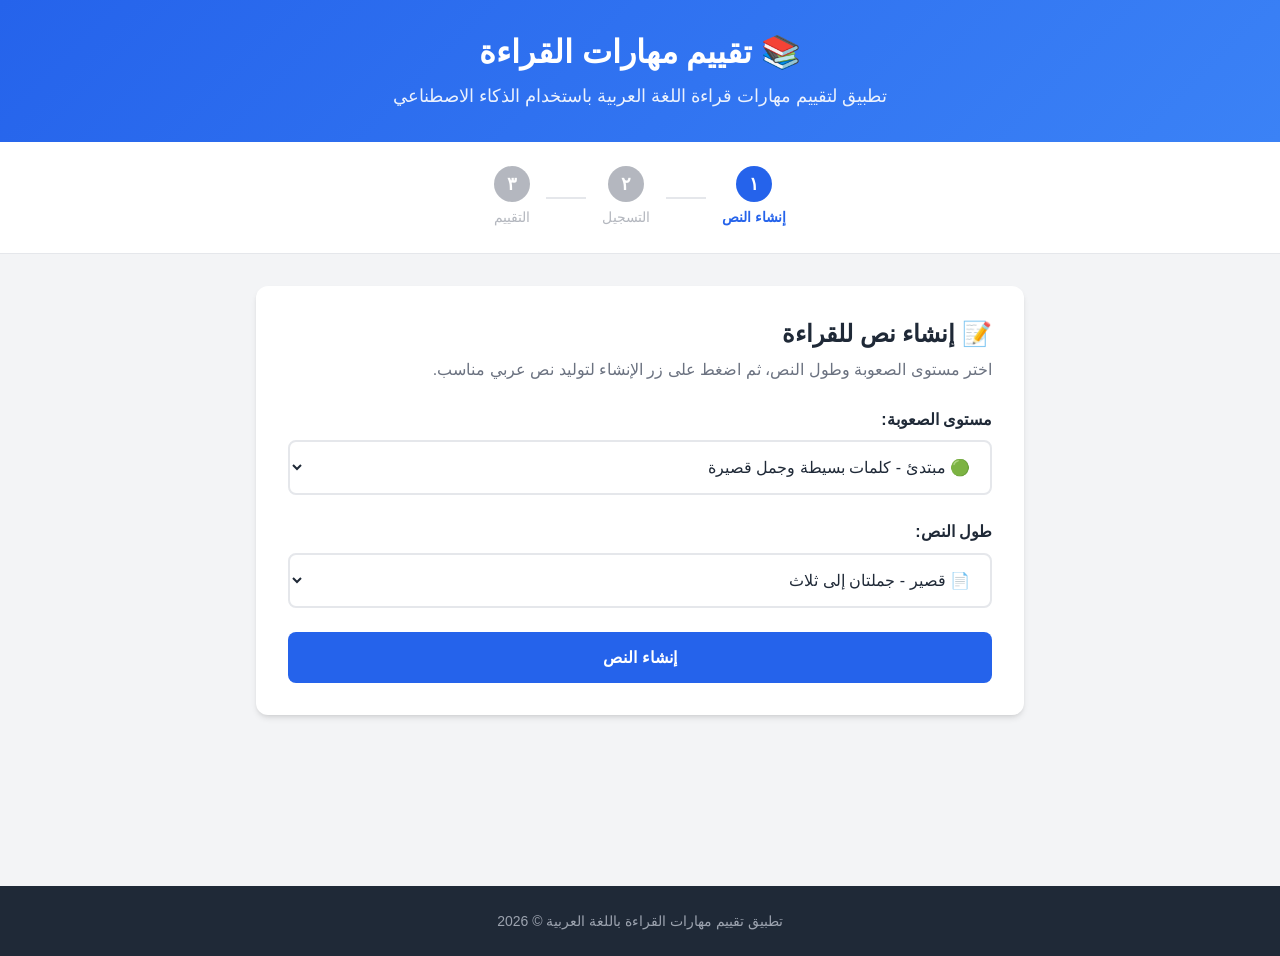
==== templates/index.html @ 161f42e2 "Initial commit: Arabic Reading" ====
<!DOCTYPE html>
<!--
    Arabic Reading Evaluation App - Main HTML Template
    
    This is a Single Page Application (SPA) with three views:
    1. Text Generator (الصفحة 1) - Generate Arabic text using AI
    2. Reading Recorder (الصفحة 2) - Record user reading
    3. Evaluation (الصفحة 3) - Compare and score reading

-->
<html lang="ar" dir="rtl">
<head>
    <!-- Meta tags for character encoding and responsive design -->
    <meta charset="UTF-8">
    <meta name="viewport" content="width=device-width, initial-scale=1.0">
    <meta name="description" content="تطبيق تقييم مهارات القراءة باللغة العربية">
    
    <!-- Page title in Arabic -->
    <title>تقييم مهارات القراءة</title>
    
    <!-- Main stylesheet -->
    <link rel="stylesheet" href="/static/css/style.css">
</head>
<body>
    <!-- ==================== HEADER ==================== -->
    <header class="app-header">
        <div class="container">
            <h1>📚 تقييم مهارات القراءة</h1>
            <p class="subtitle">تطبيق لتقييم مهارات قراءة اللغة العربية باستخدام الذكاء الاصطناعي</p>
        </div>
    </header>

    <!-- ==================== PROGRESS STEPS ==================== -->
    <nav class="progress-steps">
        <div class="container">
            <div class="steps-container">
                <!-- Step 1: Generate Text -->
                <div class="step active" data-step="1">
                    <span class="step-number">١</span>
                    <span class="step-label">إنشاء النص</span>
                </div>
                <!-- Connector line -->
                <div class="step-connector"></div>
                <!-- Step 2: Record Reading -->
                <div class="step" data-step="2">
                    <span class="step-number">٢</span>
                    <span class="step-label">التسجيل</span>
                </div>
                <!-- Connector line -->
                <div class="step-connector"></div>
                <!-- Step 3: Evaluation -->
                <div class="step" data-step="3">
                    <span class="step-number">٣</span>
                    <span class="step-label">التقييم</span>
                </div>
            </div>
        </div>
    </nav>

    <!-- ==================== MAIN CONTENT ==================== -->
    <main class="main-content">
        <div class="container">
            
            <!-- ============== VIEW 1: TEXT GENERATOR ============== -->
            <section id="view-1" class="view active">
                <div class="card">
                    <h2>📝 إنشاء نص للقراءة</h2>
                    <p class="description">
                        اختر مستوى الصعوبة وطول النص، ثم اضغط على زر الإنشاء لتوليد نص عربي مناسب.
                    </p>
                    
                    <!-- Text Generation Form -->
                    <form id="generate-form" class="form">
                        <!-- Difficulty Level Dropdown -->
                        <div class="form-group">
                            <label for="difficulty">مستوى الصعوبة:</label>
                            <select id="difficulty" name="difficulty" required>
                                <option value="beginner">🟢 مبتدئ - كلمات بسيطة وجمل قصيرة</option>
                                <option value="intermediate">🟡 متوسط - مفردات متنوعة وجمل متوسطة</option>
                                <option value="advanced">🔴 متقدم - مفردات صعبة وجمل معقدة</option>
                            </select>
                        </div>
                        
                        <!-- Length Dropdown -->
                        <div class="form-group">
                            <label for="length">طول النص:</label>
                            <select id="length" name="length" required>
                                <option value="short">📄 قصير - جملتان إلى ثلاث</option>
                                <option value="medium">📄📄 متوسط - أربع إلى ست جمل</option>
                                <option value="long">📄📄📄 طويل - سبع إلى عشر جمل</option>
                            </select>
                        </div>
                        
                        <!-- Generate Button -->
                        <button type="submit" class="btn btn-primary" id="generate-btn">
                            <span class="btn-text">إنشاء النص</span>
                            <span class="btn-loading" style="display: none;">جاري التوليد...</span>
                        </button>
                    </form>
                    
                    <!-- Generated Text Display Area -->
                    <div id="generated-text-container" class="text-display-container" style="display: none;">
                        <h3>النص المُنشأ:</h3>
                        <div id="generated-text" class="text-display">
                            <!-- Generated text will appear here -->
                        </div>
                        <button id="go-to-record-btn" class="btn btn-success">
                            الانتقال للقراءة ←
                        </button>
                    </div>
                    
                    <!-- Error Message Display -->
                    <div id="generate-error" class="error-message" style="display: none;"></div>
                </div>
            </section>

            <!-- ============== VIEW 2: READING RECORDER ============== -->
            <section id="view-2" class="view">
                <div class="card">
                    <h2>🎙️ تسجيل القراءة</h2>
                    <p class="description">
                        اقرأ النص أدناه بصوت واضح، ثم اضغط على زر التسجيل.
                    </p>
                    
                    <!-- Original Text Display (Read-only) -->
                    <div class="text-box-container">
                        <h3>النص المطلوب قراءته:</h3>
                        <div id="original-text-display" class="text-box original-text">
                            <!-- Original text will be copied here from View 1 -->
                        </div>
                    </div>
                    
                    <!-- Recording Controls -->
                    <div class="recording-section">
                        <div class="recording-controls">
                            <!-- Start Recording Button -->
                            <button id="start-record-btn" class="btn btn-record">
                                🔴 بدء التسجيل
                            </button>
                            
                            <!-- Stop Recording Button (initially hidden) -->
                            <button id="stop-record-btn" class="btn btn-stop" style="display: none;">
                                ⏹️ إيقاف التسجيل
                            </button>
                        </div>
                        
                        <!-- Recording Status Indicator -->
                        <div id="recording-status" class="recording-status" style="display: none;">
                            <span class="recording-dot"></span>
                            <span>جاري التسجيل...</span>
                        </div>
                        
                        <!-- Audio Preview (appears after recording) -->
                        <div id="audio-preview-container" class="audio-preview" style="display: none;">
                            <h4>معاينة التسجيل:</h4>
                            <audio id="audio-preview" controls></audio>
                        </div>
                    </div>
                    
                    <!-- Action Buttons -->
                    <div class="action-buttons">
                        <button id="back-to-generate-btn" class="btn btn-secondary">
                            → العودة
                        </button>
                        <button id="submit-evaluation-btn" class="btn btn-success" disabled>
                            <span class="btn-text">إرسال للتقييم</span>
                            <span class="btn-loading" style="display: none;">جاري المعالجة...</span>
                        </button>
                    </div>
                    
                    <!-- Error Message Display -->
                    <div id="record-error" class="error-message" style="display: none;"></div>
                </div>
            </section>

            <!-- ============== VIEW 3: EVALUATION ============== -->
            <section id="view-3" class="view">
                <div class="card">
                    <h2>📊 نتيجة التقييم</h2>
                    <p class="description">
                        مقارنة بين النص الأصلي والنص الذي تم التعرف عليه من تسجيلك.
                    </p>
                    
                    <!-- Score Card -->
                    <div class="score-card">
                        <div class="score-circle">
                            <span id="score-value" class="score-number">0%</span>
                            <span class="score-label">نسبة التطابق</span>
                        </div>
                    </div>
                    
                    <!-- Text Comparison -->
                    <div class="comparison-container">
                        <!-- Original Text -->
                        <div class="comparison-box">
                            <h3>النص الأصلي:</h3>
                            <div id="eval-original-text" class="text-box comparison-text"></div>
                        </div>
                        
                        <!-- Transcribed Text -->
                        <div class="comparison-box">
                            <h3>النص المسموع:</h3>
                            <div id="eval-transcribed-text" class="text-box comparison-text"></div>
                        </div>
                    </div>
                    
                    <!-- Mistakes Summary -->
                    <div id="mistakes-container" class="mistakes-section" style="display: none;">
                        <h3>⚠️ الملاحظات:</h3>
                        <ul id="mistakes-list"></ul>
                    </div>
                    
                    <!-- TTS Audio Player -->
                    <div class="tts-section">
                        <h3>🔊 النطق الصحيح:</h3>
                        <p class="hint">اضغط على الزر للاستماع للنطق الصحيح للنص</p>
                        <button id="play-tts-btn" class="btn btn-audio">
                            <span class="btn-text">▶️ تشغيل النطق الصحيح</span>
                            <span class="btn-loading" style="display: none;">جاري التوليد...</span>
                        </button>
                        <!-- TTS Audio Element -->
                        <audio id="tts-audio" style="display: none;"></audio>
                    </div>
                    
                    <!-- Action Buttons -->
                    <div class="action-buttons">
                        <button id="try-again-btn" class="btn btn-primary">
                            🔄 إعادة المحاولة
                        </button>
                    </div>
                    
                    <!-- Error Message Display -->
                    <div id="eval-error" class="error-message" style="display: none;"></div>
                </div>
            </section>
            
        </div>
    </main>

    <!-- ==================== FOOTER ==================== -->
    <footer class="app-footer">
        <div class="container">
            <p>تطبيق تقييم مهارات القراءة باللغة العربية © 2026</p>
        </div>
    </footer>

    <!-- ==================== JAVASCRIPT ==================== -->
    <!-- Main application logic -->
    <script src="/static/js/app.js"></script>
</body>
</html>
---- static/css/style.css ----
/**
 * style.css - Main Stylesheet for Arabic Reading Evaluation App
 * 
 * This stylesheet provides:
 * - RTL (Right-to-Left) layout for Arabic language
 * - Responsive design for mobile and desktop
 * - Clean, professional UI with appropriate colors
 * - Animations for recording state
 * 
 * Note: This CSS is designed specifically for Arabic RTL interfaces.
 */

/* =============================================================================
   CSS VARIABLES (CUSTOM PROPERTIES)
   Define colors, spacing, and other reusable values
   ========================================================================== */
:root {
    /* Color Palette */
    --primary-color: #2563eb;        /* Blue - Primary actions */
    --primary-hover: #1d4ed8;        /* Darker blue for hover */
    --success-color: #059669;        /* Green - Success states */
    --success-hover: #047857;        /* Darker green for hover */
    --danger-color: #dc2626;         /* Red - Recording/stop */
    --danger-hover: #b91c1c;         /* Darker red for hover */
    --warning-color: #d97706;        /* Orange - Warnings */
    --secondary-color: #6b7280;      /* Gray - Secondary actions */
    --secondary-hover: #4b5563;      /* Darker gray for hover */
    
    /* Background Colors */
    --bg-color: #f3f4f6;             /* Light gray page background */
    --card-bg: #ffffff;              /* White card background */
    --text-display-bg: #f9fafb;      /* Very light gray for text boxes */
    
    /* Text Colors */
    --text-primary: #1f2937;         /* Dark gray for main text */
    --text-secondary: #6b7280;       /* Medium gray for secondary text */
    --text-light: #9ca3af;           /* Light gray for hints */
    
    /* Spacing */
    --spacing-xs: 0.25rem;   /* 4px */
    --spacing-sm: 0.5rem;    /* 8px */
    --spacing-md: 1rem;      /* 16px */
    --spacing-lg: 1.5rem;    /* 24px */
    --spacing-xl: 2rem;      /* 32px */
    
    /* Border Radius */
    --radius-sm: 0.375rem;   /* 6px */
    --radius-md: 0.5rem;     /* 8px */
    --radius-lg: 0.75rem;    /* 12px */
    --radius-full: 9999px;   /* Full circle */
    
    /* Shadows */
    --shadow-sm: 0 1px 2px 0 rgba(0, 0, 0, 0.05);
    --shadow-md: 0 4px 6px -1px rgba(0, 0, 0, 0.1), 0 2px 4px -2px rgba(0, 0, 0, 0.1);
    --shadow-lg: 0 10px 15px -3px rgba(0, 0, 0, 0.1), 0 4px 6px -4px rgba(0, 0, 0, 0.1);
    
    /* Typography */
    --font-family: 'Segoe UI', Tahoma, Geneva, Verdana, sans-serif;
    --font-size-sm: 0.875rem;   /* 14px */
    --font-size-base: 1rem;      /* 16px */
    --font-size-lg: 1.125rem;    /* 18px */
    --font-size-xl: 1.25rem;     /* 20px */
    --font-size-2xl: 1.5rem;     /* 24px */
    --font-size-3xl: 2rem;       /* 32px */
}

/* =============================================================================
   BASE STYLES & RESET
   ========================================================================== */

/* Reset box-sizing for all elements */
*,
*::before,
*::after {
    box-sizing: border-box;
}

/* Remove default margins and set base font */
body {
    margin: 0;
    padding: 0;
    font-family: var(--font-family);
    font-size: var(--font-size-base);
    line-height: 1.6;
    color: var(--text-primary);
    background-color: var(--bg-color);
    /* RTL support - already set in HTML dir="rtl" but good to have here too */
    direction: rtl;
}

/* Headings reset */
h1, h2, h3, h4, h5, h6 {
    margin: 0;
    font-weight: 700;
    line-height: 1.3;
}

/* Paragraph reset */
p {
    margin: 0;
}

/* Link reset */
a {
    text-decoration: none;
    color: inherit;
}

/* Button reset */
button {
    font-family: inherit;
    cursor: pointer;
    border: none;
    outline: none;
}

/* Form elements reset */
input, select, textarea {
    font-family: inherit;
    font-size: inherit;
}

/* Container for centering content */
.container {
    max-width: 800px;
    margin: 0 auto;
    padding: 0 var(--spacing-md);
}

/* =============================================================================
   HEADER STYLES
   ========================================================================== */

.app-header {
    background: linear-gradient(135deg, var(--primary-color), #3b82f6);
    color: white;
    padding: var(--spacing-xl) 0;
    text-align: center;
    box-shadow: var(--shadow-md);
}

.app-header h1 {
    font-size: var(--font-size-3xl);
    margin-bottom: var(--spacing-sm);
}

.app-header .subtitle {
    font-size: var(--font-size-lg);
    opacity: 0.9;
}

/* =============================================================================
   PROGRESS STEPS
   ========================================================================== */

.progress-steps {
    background-color: var(--card-bg);
    padding: var(--spacing-lg) 0;
    border-bottom: 1px solid #e5e7eb;
    margin-bottom: var(--spacing-xl);
}

.steps-container {
    display: flex;
    align-items: center;
    justify-content: center;
    gap: var(--spacing-sm);
}

.step {
    display: flex;
    flex-direction: column;
    align-items: center;
    gap: var(--spacing-xs);
    opacity: 0.5;
    transition: opacity 0.3s ease;
}

.step.active {
    opacity: 1;
}

.step-number {
    width: 36px;
    height: 36px;
    border-radius: var(--radius-full);
    background-color: var(--secondary-color);
    color: white;
    display: flex;
    align-items: center;
    justify-content: center;
    font-weight: 700;
    font-size: var(--font-size-lg);
}

.step.active .step-number {
    background-color: var(--primary-color);
}

.step-label {
    font-size: var(--font-size-sm);
    color: var(--text-secondary);
    font-weight: 500;
}

.step.active .step-label {
    color: var(--primary-color);
    font-weight: 700;
}

.step-connector {
    width: 40px;
    height: 2px;
    background-color: #e5e7eb;
    margin: 0 var(--spacing-sm);
}

/* =============================================================================
   MAIN CONTENT & VIEWS
   ========================================================================== */

.main-content {
    padding-bottom: var(--spacing-xl);
    min-height: calc(100vh - 300px);
}

/* View visibility management */
.view {
    display: none;
}

.view.active {
    display: block;
    animation: fadeIn 0.3s ease;
}

@keyframes fadeIn {
    from {
        opacity: 0;
        transform: translateY(10px);
    }
    to {
        opacity: 1;
        transform: translateY(0);
    }
}

/* =============================================================================
   CARD COMPONENT
   ========================================================================== */

.card {
    background-color: var(--card-bg);
    border-radius: var(--radius-lg);
    padding: var(--spacing-xl);
    box-shadow: var(--shadow-md);
    margin-bottom: var(--spacing-lg);
}

.card h2 {
    font-size: var(--font-size-2xl);
    color: var(--text-primary);
    margin-bottom: var(--spacing-sm);
    display: flex;
    align-items: center;
    gap: var(--spacing-sm);
}

.card .description {
    color: var(--text-secondary);
    margin-bottom: var(--spacing-lg);
    font-size: var(--font-size-base);
}

/* =============================================================================
   FORM STYLES
   ========================================================================== */

.form {
    display: flex;
    flex-direction: column;
    gap: var(--spacing-lg);
}

.form-group {
    display: flex;
    flex-direction: column;
    gap: var(--spacing-sm);
}

.form-group label {
    font-weight: 600;
    color: var(--text-primary);
    font-size: var(--font-size-base);
}

.form-group select {
    padding: var(--spacing-md);
    border: 2px solid #e5e7eb;
    border-radius: var(--radius-md);
    background-color: white;
    color: var(--text-primary);
    font-size: var(--font-size-base);
    transition: border-color 0.2s ease;
    cursor: pointer;
}

.form-group select:focus {
    border-color: var(--primary-color);
    outline: none;
}

/* =============================================================================
   BUTTON STYLES
   ========================================================================== */

.btn {
    display: inline-flex;
    align-items: center;
    justify-content: center;
    gap: var(--spacing-sm);
    padding: var(--spacing-md) var(--spacing-lg);
    border-radius: var(--radius-md);
    font-size: var(--font-size-base);
    font-weight: 600;
    transition: all 0.2s ease;
    min-height: 48px;
}

.btn:disabled {
    opacity: 0.5;
    cursor: not-allowed;
}

/* Primary Button - Blue */
.btn-primary {
    background-color: var(--primary-color);
    color: white;
}

.btn-primary:hover:not(:disabled) {
    background-color: var(--primary-hover);
    transform: translateY(-1px);
    box-shadow: var(--shadow-md);
}

/* Success Button - Green */
.btn-success {
    background-color: var(--success-color);
    color: white;
}

.btn-success:hover:not(:disabled) {
    background-color: var(--success-hover);
    transform: translateY(-1px);
    box-shadow: var(--shadow-md);
}

/* Secondary Button - Gray */
.btn-secondary {
    background-color: #e5e7eb;
    color: var(--text-primary);
}

.btn-secondary:hover:not(:disabled) {
    background-color: #d1d5db;
}

/* Record Button - Red */
.btn-record {
    background-color: var(--danger-color);
    color: white;
    font-size: var(--font-size-lg);
    padding: var(--spacing-lg) var(--spacing-xl);
}

.btn-record:hover:not(:disabled) {
    background-color: var(--danger-hover);
    transform: translateY(-1px);
    box-shadow: var(--shadow-md);
}

/* Stop Button - Dark Red */
.btn-stop {
    background-color: #7f1d1d;
    color: white;
    font-size: var(--font-size-lg);
    padding: var(--spacing-lg) var(--spacing-xl);
    animation: pulse 1.5s infinite;
}

@keyframes pulse {
    0%, 100% {
        transform: scale(1);
    }
    50% {
        transform: scale(1.05);
    }
}

/* Audio Button */
.btn-audio {
    background: linear-gradient(135deg, #8b5cf6, #7c3aed);
    color: white;
}

.btn-audio:hover:not(:disabled) {
    background: linear-gradient(135deg, #7c3aed, #6d28d9);
    transform: translateY(-1px);
    box-shadow: var(--shadow-md);
}

/* =============================================================================
   TEXT DISPLAY BOXES
   ========================================================================== */

.text-display-container {
    margin-top: var(--spacing-xl);
    padding-top: var(--spacing-lg);
    border-top: 2px dashed #e5e7eb;
}

.text-display-container h3 {
    font-size: var(--font-size-lg);
    color: var(--text-primary);
    margin-bottom: var(--spacing-md);
}

.text-display,
.text-box {
    background-color: var(--text-display-bg);
    border: 2px solid #e5e7eb;
    border-radius: var(--radius-md);
    padding: var(--spacing-lg);
    font-size: var(--font-size-xl);
    line-height: 2;
    color: var(--text-primary);
    text-align: justify;
    min-height: 120px;
    white-space: pre-wrap;
    word-wrap: break-word;
}

.original-text {
    background: linear-gradient(135deg, #ecfdf5, #d1fae5);
    border-color: var(--success-color);
}

/* =============================================================================
   RECORDING SECTION
   ========================================================================== */

.recording-section {
    margin-top: var(--spacing-xl);
    padding: var(--spacing-lg);
    background-color: #f9fafb;
    border-radius: var(--radius-md);
    text-align: center;
}

.recording-controls {
    display: flex;
    justify-content: center;
    gap: var(--spacing-md);
    margin-bottom: var(--spacing-md);
}

.recording-status {
    display: flex;
    align-items: center;
    justify-content: center;
    gap: var(--spacing-sm);
    color: var(--danger-color);
    font-weight: 600;
    margin-top: var(--spacing-md);
}

.recording-dot {
    width: 12px;
    height: 12px;
    background-color: var(--danger-color);
    border-radius: var(--radius-full);
    animation: blink 1s infinite;
}

@keyframes blink {
    0%, 100% {
        opacity: 1;
    }
    50% {
        opacity: 0.3;
    }
}

.audio-preview {
    margin-top: var(--spacing-lg);
    padding-top: var(--spacing-lg);
    border-top: 1px solid #e5e7eb;
}

.audio-preview h4 {
    font-size: var(--font-size-base);
    color: var(--text-secondary);
    margin-bottom: var(--spacing-sm);
}

.audio-preview audio {
    width: 100%;
    max-width: 400px;
}

/* =============================================================================
   ACTION BUTTONS CONTAINER
   ========================================================================== */

.action-buttons {
    display: flex;
    justify-content: space-between;
    gap: var(--spacing-md);
    margin-top: var(--spacing-xl);
}

/* =============================================================================
   SCORE DISPLAY
   ========================================================================== */

.score-card {
    display: flex;
    justify-content: center;
    margin: var(--spacing-xl) 0;
}

.score-circle {
    width: 150px;
    height: 150px;
    border-radius: var(--radius-full);
    background: linear-gradient(135deg, var(--success-color), #10b981);
    display: flex;
    flex-direction: column;
    align-items: center;
    justify-content: center;
    color: white;
    box-shadow: var(--shadow-lg);
}

.score-number {
    font-size: var(--font-size-3xl);
    font-weight: 800;
}

.score-label {
    font-size: var(--font-size-sm);
    opacity: 0.9;
    margin-top: var(--spacing-xs);
}

/* Low score styling */
.score-circle.low-score {
    background: linear-gradient(135deg, var(--danger-color), #ef4444);
}

/* Medium score styling */
.score-circle.medium-score {
    background: linear-gradient(135deg, var(--warning-color), #f59e0b);
}

/* =============================================================================
   COMPARISON SECTION
   ========================================================================== */

.comparison-container {
    display: grid;
    grid-template-columns: 1fr;
    gap: var(--spacing-lg);
    margin-top: var(--spacing-lg);
}

@media (min-width: 768px) {
    .comparison-container {
        grid-template-columns: 1fr 1fr;
    }
}

.comparison-box h3 {
    font-size: var(--font-size-base);
    color: var(--text-secondary);
    margin-bottom: var(--spacing-sm);
}

.comparison-text {
    min-height: 150px;
    font-size: var(--font-size-lg);
}

/* Highlight differences */
.text-mismatch {
    background-color: #fee2e2;
    text-decoration: line-through;
    color: var(--danger-color);
}

.text-match {
    background-color: #d1fae5;
}

/* =============================================================================
   MISTAKES SECTION
   ========================================================================== */

.mistakes-section {
    margin-top: var(--spacing-lg);
    padding: var(--spacing-lg);
    background-color: #fef3c7;
    border-radius: var(--radius-md);
    border-right: 4px solid var(--warning-color);
}

.mistakes-section h3 {
    color: #92400e;
    margin-bottom: var(--spacing-sm);
}

#mistakes-list {
    margin: 0;
    padding-right: var(--spacing-lg);
    color: #92400e;
}

#mistakes-list li {
    margin-bottom: var(--spacing-xs);
}

/* =============================================================================
   TTS SECTION
   ========================================================================== */

.tts-section {
    margin-top: var(--spacing-xl);
    padding: var(--spacing-lg);
    background: linear-gradient(135deg, #ede9fe, #ddd6fe);
    border-radius: var(--radius-md);
    text-align: center;
}

.tts-section h3 {
    color: #5b21b6;
    margin-bottom: var(--spacing-xs);
}

.tts-section .hint {
    color: #7c3aed;
    font-size: var(--font-size-sm);
    margin-bottom: var(--spacing-md);
}

/* =============================================================================
   ERROR MESSAGES
   ========================================================================== */

.error-message {
    margin-top: var(--spacing-lg);
    padding: var(--spacing-md);
    background-color: #fee2e2;
    border: 1px solid #fecaca;
    border-radius: var(--radius-md);
    color: #991b1b;
    text-align: center;
}

/* =============================================================================
   FOOTER
   ========================================================================== */

.app-footer {
    background-color: #1f2937;
    color: var(--text-light);
    padding: var(--spacing-lg) 0;
    text-align: center;
    margin-top: auto;
}

.app-footer p {
    font-size: var(--font-size-sm);
}

/* =============================================================================
   UTILITY CLASSES
   ========================================================================== */

/* Loading state */
.btn-loading {
    display: inline-flex;
    align-items: center;
    gap: var(--spacing-sm);
}

/* Hidden utility */
.hidden {
    display: none !important;
}

/* =============================================================================
   RESPONSIVE DESIGN - MOBILE OPTIMIZATION
   ========================================================================== */

@media (max-width: 640px) {
    .app-header h1 {
        font-size: var(--font-size-2xl);
    }
    
    .card {
        padding: var(--spacing-lg);
    }
    
    .step-label {
        font-size: 0.75rem;
    }
    
    .step-connector {
        width: 20px;
    }
    
    .text-display,
    .text-box {
        font-size: var(--font-size-lg);
        padding: var(--spacing-md);
    }
    
    .recording-controls {
        flex-direction: column;
    }
    
    .btn-record,
    .btn-stop {
        width: 100%;
    }
    
    .action-buttons {
        flex-direction: column-reverse;
    }
    
    .action-buttons .btn {
        width: 100%;
    }
    
    .score-circle {
        width: 120px;
        height: 120px;
    }
    
    .score-number {
        font-size: var(--font-size-2xl);
    }
}
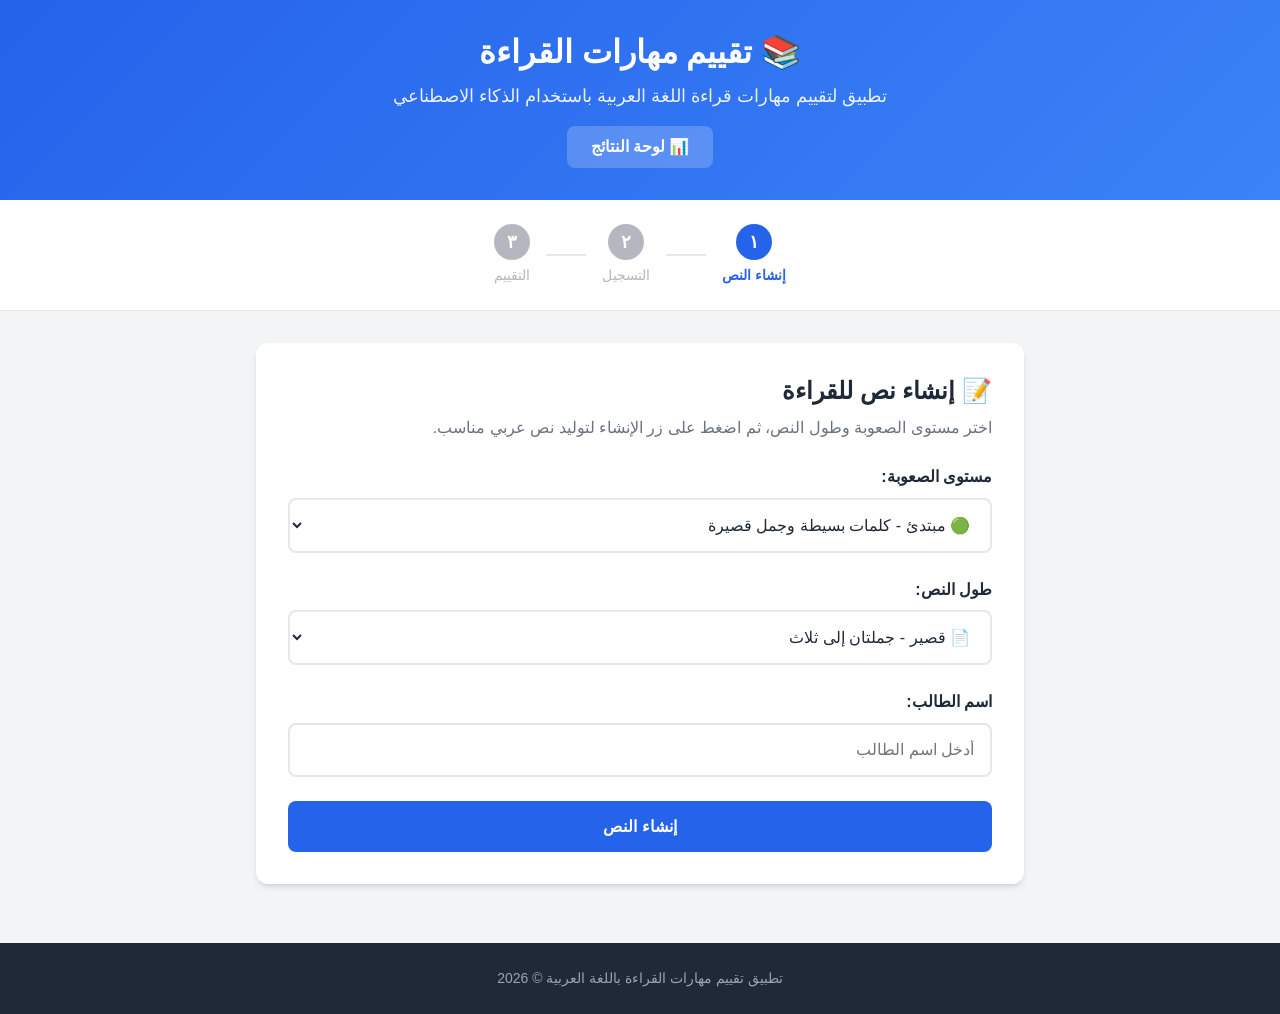
==== commit 62a646e1: "add dashboard" ====
--- a/templates/index.html
+++ b/templates/index.html
@@ -27,6 +27,7 @@
         <div class="container">
             <h1>📚 تقييم مهارات القراءة</h1>
             <p class="subtitle">تطبيق لتقييم مهارات قراءة اللغة العربية باستخدام الذكاء الاصطناعي</p>
+            <a href="/dashboard" class="dashboard-link">📊 لوحة النتائج</a>
         </div>
     </header>
 
@@ -89,6 +90,12 @@
                                 <option value="medium">📄📄 متوسط - أربع إلى ست جمل</option>
                                 <option value="long">📄📄📄 طويل - سبع إلى عشر جمل</option>
                             </select>
+                        </div>
+                        
+                        <!-- Student Name Input -->
+                        <div class="form-group">
+                            <label for="student-name">اسم الطالب:</label>
+                            <input type="text" id="student-name" name="student-name" placeholder="أدخل اسم الطالب" required class="student-name-input">
                         </div>
                         
                         <!-- Generate Button -->
@@ -181,12 +188,85 @@
                         مقارنة بين النص الأصلي والنص الذي تم التعرف عليه من تسجيلك.
                     </p>
                     
-                    <!-- Score Card -->
+                    <!-- Score Card with Grade -->
                     <div class="score-card">
                         <div class="score-circle">
                             <span id="score-value" class="score-number">0%</span>
-                            <span class="score-label">نسبة التطابق</span>
-                        </div>
+                            <span class="score-label">الدرجة الإجمالية</span>
+                        </div>
+                        <div id="grade-badge" class="grade-badge">-</div>
+                    </div>
+                    
+                    <!-- Summary Metrics -->
+                    <div id="evaluation-summary" class="evaluation-summary">
+                        <!-- Populated by JavaScript -->
+                    </div>
+                    
+                    <!-- Detailed Metrics Grid -->
+                    <div class="metrics-grid">
+                        <!-- Accuracy Metric -->
+                        <div class="metric-card">
+                            <div class="metric-icon">🎯</div>
+                            <div class="metric-content">
+                                <span class="metric-label">دقة الكلمات</span>
+                                <span id="word-match-score" class="metric-value">-</span>
+                            </div>
+                        </div>
+                        
+                        <!-- Pace Metric -->
+                        <div class="metric-card">
+                            <div class="metric-icon">⏱️</div>
+                            <div class="metric-content">
+                                <span class="metric-label">إيقاع القراءة</span>
+                                <span id="pace-score" class="metric-value">-</span>
+                            </div>
+                        </div>
+                        
+                        <!-- Correct Words -->
+                        <div class="metric-card correct">
+                            <div class="metric-icon">✅</div>
+                            <div class="metric-content">
+                                <span class="metric-label">كلمات صحيحة</span>
+                                <span id="correct-count" class="metric-value">-</span>
+                            </div>
+                        </div>
+                        
+                        <!-- Missing Words -->
+                        <div class="metric-card missing">
+                            <div class="metric-icon">❌</div>
+                            <div class="metric-content">
+                                <span class="metric-label">كلمات ناقصة</span>
+                                <span id="missing-count" class="metric-value">-</span>
+                            </div>
+                        </div>
+                        
+                        <!-- Extra Words -->
+                        <div class="metric-card extra">
+                            <div class="metric-icon">➕</div>
+                            <div class="metric-content">
+                                <span class="metric-label">كلمات زائدة</span>
+                                <span id="extra-count" class="metric-value">-</span>
+                            </div>
+                        </div>
+                        
+                        <!-- Hesitation -->
+                        <div class="metric-card hesitation">
+                            <div class="metric-icon">💭</div>
+                            <div class="metric-content">
+                                <span class="metric-label">ترددات</span>
+                                <span id="hesitation-count" class="metric-value">-</span>
+                            </div>
+                        </div>
+                    </div>
+                    
+                    <!-- Pace Details -->
+                    <div class="pace-details">
+                        <h4>📈 تقييم السرعة:</h4>
+                        <div class="pace-info">
+                            <span id="pace-evaluation" class="pace-badge">-</span>
+                            <span id="pace-feedback" class="pace-feedback">-</span>
+                        </div>
+                        <div id="duration-info" class="duration-info">-</div>
                     </div>
                     
                     <!-- Text Comparison -->
@@ -206,7 +286,7 @@
                     
                     <!-- Mistakes Summary -->
                     <div id="mistakes-container" class="mistakes-section" style="display: none;">
-                        <h3>⚠️ الملاحظات:</h3>
+                        <h3>⚠️ تحليل الأخطاء:</h3>
                         <ul id="mistakes-list"></ul>
                     </div>
                     
--- a/static/css/style.css
+++ b/static/css/style.css
@@ -106,6 +106,189 @@
     color: inherit;
 }
 
+/* Dashboard link in header */
+.dashboard-link {
+    display: inline-block;
+    margin-top: var(--spacing-md);
+    padding: var(--spacing-sm) var(--spacing-lg);
+    background-color: rgba(255, 255, 255, 0.2);
+    color: white;
+    border-radius: var(--radius-md);
+    font-weight: 600;
+    transition: background-color 0.2s ease;
+}
+
+.dashboard-link:hover {
+    background-color: rgba(255, 255, 255, 0.35);
+}
+
+/* Student name input */
+.student-name-input {
+    padding: var(--spacing-md);
+    border: 2px solid #e5e7eb;
+    border-radius: var(--radius-md);
+    background-color: white;
+    color: var(--text-primary);
+    font-size: var(--font-size-base);
+    transition: border-color 0.2s ease;
+    width: 100%;
+}
+
+.student-name-input:focus {
+    border-color: var(--primary-color);
+    outline: none;
+}
+
+/* Dashboard specific styles */
+.dashboard-loading {
+    text-align: center;
+    padding: var(--spacing-xl);
+    color: var(--text-secondary);
+    font-size: var(--font-size-lg);
+}
+
+.no-results {
+    text-align: center;
+    padding: var(--spacing-xl);
+    color: var(--text-secondary);
+}
+
+.table-wrapper {
+    overflow-x: auto;
+    border-radius: var(--radius-md);
+    border: 1px solid #e5e7eb;
+}
+
+.dashboard-table {
+    width: 100%;
+    border-collapse: collapse;
+    background-color: var(--card-bg);
+    font-size: var(--font-size-sm);
+}
+
+.dashboard-table thead {
+    background-color: #f3f4f6;
+}
+
+.dashboard-table th,
+.dashboard-table td {
+    padding: var(--spacing-md);
+    text-align: right;
+    border-bottom: 1px solid #e5e7eb;
+    white-space: nowrap;
+}
+
+.dashboard-table th {
+    font-weight: 700;
+    color: var(--text-primary);
+}
+
+.dashboard-table tbody tr:hover {
+    background-color: #f9fafb;
+}
+
+.dashboard-table .audio-cell {
+    min-width: 200px;
+}
+
+.dashboard-table audio {
+    width: 180px;
+    height: 32px;
+}
+
+.score-badge {
+    display: inline-block;
+    padding: var(--spacing-xs) var(--spacing-md);
+    background-color: var(--primary-color);
+    color: white;
+    border-radius: var(--radius-full);
+    font-weight: 700;
+    font-size: var(--font-size-sm);
+}
+
+.grade-text {
+    font-weight: 700;
+    padding: var(--spacing-xs) var(--spacing-sm);
+    border-radius: var(--radius-sm);
+}
+
+.grade-excellent {
+    background-color: #d1fae5;
+    color: #065f46;
+}
+
+.grade-very-good {
+    background-color: #dbeafe;
+    color: #1e40af;
+}
+
+.grade-good {
+    background-color: #fef3c7;
+    color: #92400e;
+}
+
+.grade-needs-improvement {
+    background-color: #ffedd5;
+    color: #c2410c;
+}
+
+.grade-poor {
+    background-color: #fee2e2;
+    color: #991b1b;
+}
+
+.grade-default {
+    background-color: #f3f4f6;
+    color: var(--text-secondary);
+}
+
+.text-muted {
+    color: var(--text-light);
+    font-size: var(--font-size-sm);
+}
+
+.detail-cards {
+    display: flex;
+    flex-direction: column;
+    gap: var(--spacing-lg);
+}
+
+.detail-card h3 {
+    margin-bottom: var(--spacing-md);
+    font-size: var(--font-size-lg);
+}
+
+.detail-texts {
+    display: grid;
+    grid-template-columns: 1fr;
+    gap: var(--spacing-lg);
+}
+
+@media (min-width: 768px) {
+    .detail-texts {
+        grid-template-columns: 1fr 1fr;
+    }
+}
+
+.detail-box {
+    background-color: var(--text-display-bg);
+    border: 1px solid #e5e7eb;
+    border-radius: var(--radius-md);
+    padding: var(--spacing-md);
+}
+
+.detail-box h4 {
+    font-size: var(--font-size-sm);
+    color: var(--text-secondary);
+    margin-bottom: var(--spacing-sm);
+}
+
+.detail-box p {
+    font-size: var(--font-size-base);
+    line-height: 1.8;
+    color: var(--text-primary);
+}
+
 /* Button reset */
 button {
     font-family: inherit;
@@ -752,3 +935,300 @@
         font-size: var(--font-size-2xl);
     }
 }
+
+/* =============================================================================
+   GRADE BADGE
+   ========================================================================== */
+
+.grade-badge {
+    display: inline-block;
+    padding: var(--spacing-sm) var(--spacing-lg);
+    border-radius: var(--radius-full);
+    font-size: var(--font-size-lg);
+    font-weight: 700;
+    color: white;
+    margin-top: var(--spacing-md);
+    box-shadow: var(--shadow-md);
+}
+
+.grade-badge.excellent {
+    background: linear-gradient(135deg, #10b981, #059669);
+}
+
+.grade-badge.very-good {
+    background: linear-gradient(135deg, #3b82f6, #2563eb);
+}
+
+.grade-badge.good {
+    background: linear-gradient(135deg, #f59e0b, #d97706);
+}
+
+.grade-badge.needs-improvement {
+    background: linear-gradient(135deg, #f97316, #ea580c);
+}
+
+.grade-badge.poor {
+    background: linear-gradient(135deg, #ef4444, #dc2626);
+}
+
+/* =============================================================================
+   EVALUATION SUMMARY
+   ========================================================================== */
+
+.evaluation-summary {
+    display: flex;
+    justify-content: center;
+    gap: var(--spacing-lg);
+    flex-wrap: wrap;
+    margin-bottom: var(--spacing-lg);
+    padding: var(--spacing-md);
+    background-color: #f3f4f6;
+    border-radius: var(--radius-md);
+}
+
+.summary-item {
+    display: flex;
+    flex-direction: column;
+    align-items: center;
+    gap: var(--spacing-xs);
+}
+
+.summary-label {
+    font-size: var(--font-size-sm);
+    color: var(--text-secondary);
+}
+
+.summary-value {
+    font-size: var(--font-size-base);
+    font-weight: 700;
+    color: var(--text-primary);
+}
+
+/* =============================================================================
+   METRICS GRID
+   ========================================================================== */
+
+.metrics-grid {
+    display: grid;
+    grid-template-columns: repeat(auto-fit, minmax(140px, 1fr));
+    gap: var(--spacing-md);
+    margin: var(--spacing-lg) 0;
+}
+
+.metric-card {
+    display: flex;
+    align-items: center;
+    gap: var(--spacing-sm);
+    padding: var(--spacing-md);
+    background-color: #f9fafb;
+    border-radius: var(--radius-md);
+    border: 2px solid #e5e7eb;
+    transition: transform 0.2s ease, box-shadow 0.2s ease;
+}
+
+.metric-card:hover {
+    transform: translateY(-2px);
+    box-shadow: var(--shadow-md);
+}
+
+.metric-icon {
+    font-size: var(--font-size-xl);
+}
+
+.metric-content {
+    display: flex;
+    flex-direction: column;
+    align-items: flex-start;
+}
+
+.metric-label {
+    font-size: var(--font-size-sm);
+    color: var(--text-secondary);
+}
+
+.metric-value {
+    font-size: var(--font-size-lg);
+    font-weight: 700;
+    color: var(--text-primary);
+}
+
+/* Metric card variations */
+.metric-card.correct {
+    background-color: #ecfdf5;
+    border-color: var(--success-color);
+}
+
+.metric-card.correct .metric-value {
+    color: var(--success-color);
+}
+
+.metric-card.missing {
+    background-color: #fef2f2;
+    border-color: var(--danger-color);
+}
+
+.metric-card.missing .metric-value {
+    color: var(--danger-color);
+}
+
+.metric-card.extra {
+    background-color: #fffbeb;
+    border-color: var(--warning-color);
+}
+
+.metric-card.extra .metric-value {
+    color: var(--warning-color);
+}
+
+.metric-card.hesitation {
+    background-color: #f5f3ff;
+    border-color: #8b5cf6;
+}
+
+.metric-card.hesitation .metric-value {
+    color: #7c3aed;
+}
+
+/* =============================================================================
+   PACE DETAILS
+   ========================================================================== */
+
+.pace-details {
+    margin: var(--spacing-lg) 0;
+    padding: var(--spacing-lg);
+    background: linear-gradient(135deg, #eff6ff, #dbeafe);
+    border-radius: var(--radius-md);
+    border-right: 4px solid var(--primary-color);
+}
+
+.pace-details h4 {
+    color: #1e40af;
+    margin-bottom: var(--spacing-sm);
+}
+
+.pace-info {
+    display: flex;
+    align-items: center;
+    gap: var(--spacing-md);
+    flex-wrap: wrap;
+    margin-bottom: var(--spacing-sm);
+}
+
+.pace-badge {
+    display: inline-block;
+    padding: var(--spacing-xs) var(--spacing-md);
+    background-color: var(--primary-color);
+    color: white;
+    border-radius: var(--radius-full);
+    font-weight: 600;
+    font-size: var(--font-size-sm);
+}
+
+.pace-feedback {
+    color: #1e40af;
+    font-size: var(--font-size-base);
+}
+
+.duration-info {
+    color: #3b82f6;
+    font-size: var(--font-size-sm);
+    font-weight: 500;
+}
+
+/* =============================================================================
+   MISTAKES LIST STYLING
+   ========================================================================== */
+
+#mistakes-list li.mistake-category {
+    font-weight: 700;
+    color: var(--text-primary);
+    margin-top: var(--spacing-md);
+    list-style: none;
+    margin-right: calc(-1 * var(--spacing-lg));
+}
+
+#mistakes-list li.missing-word,
+#mistakes-list li.extra-word,
+#mistakes-list li.hesitation-word {
+    padding: var(--spacing-xs) var(--spacing-sm);
+    border-radius: var(--radius-sm);
+    margin-bottom: var(--spacing-xs);
+}
+
+#mistakes-list li.missing-word {
+    background-color: #fee2e2;
+    border-right: 3px solid var(--danger-color);
+}
+
+#mistakes-list li.extra-word {
+    background-color: #fef3c7;
+    border-right: 3px solid var(--warning-color);
+}
+
+#mistakes-list li.hesitation-word {
+    background-color: #ede9fe;
+    border-right: 3px solid #8b5cf6;
+}
+
+#mistakes-list li .word-text {
+    font-weight: 600;
+}
+
+#mistakes-list li .mistake-type {
+    font-size: var(--font-size-sm);
+    color: var(--text-secondary);
+}
+
+#mistakes-list li.perfect-reading {
+    text-align: center;
+    font-size: var(--font-size-lg);
+    color: var(--success-color);
+    list-style: none;
+    margin-right: calc(-1 * var(--spacing-lg));
+    padding: var(--spacing-md);
+    background-color: #d1fae5;
+    border-radius: var(--radius-md);
+}
+
+#mistakes-list li.mistake-summary {
+    margin-top: var(--spacing-md);
+    padding-top: var(--spacing-md);
+    border-top: 1px solid #d1d5db;
+    list-style: none;
+    margin-right: calc(-1 * var(--spacing-lg));
+    text-align: center;
+    color: var(--text-primary);
+}
+
+/* =============================================================================
+   RESPONSIVE - METRICS GRID
+   ========================================================================== */
+
+@media (max-width: 640px) {
+    .metrics-grid {
+        grid-template-columns: repeat(2, 1fr);
+        gap: var(--spacing-sm);
+    }
+    
+    .metric-card {
+        padding: var(--spacing-sm);
+    }
+    
+    .metric-icon {
+        font-size: var(--font-size-lg);
+    }
+    
+    .metric-value {
+        font-size: var(--font-size-base);
+    }
+    
+    .evaluation-summary {
+        flex-direction: column;
+        gap: var(--spacing-sm);
+    }
+    
+    .pace-info {
+        flex-direction: column;
+        align-items: flex-start;
+    }
+}
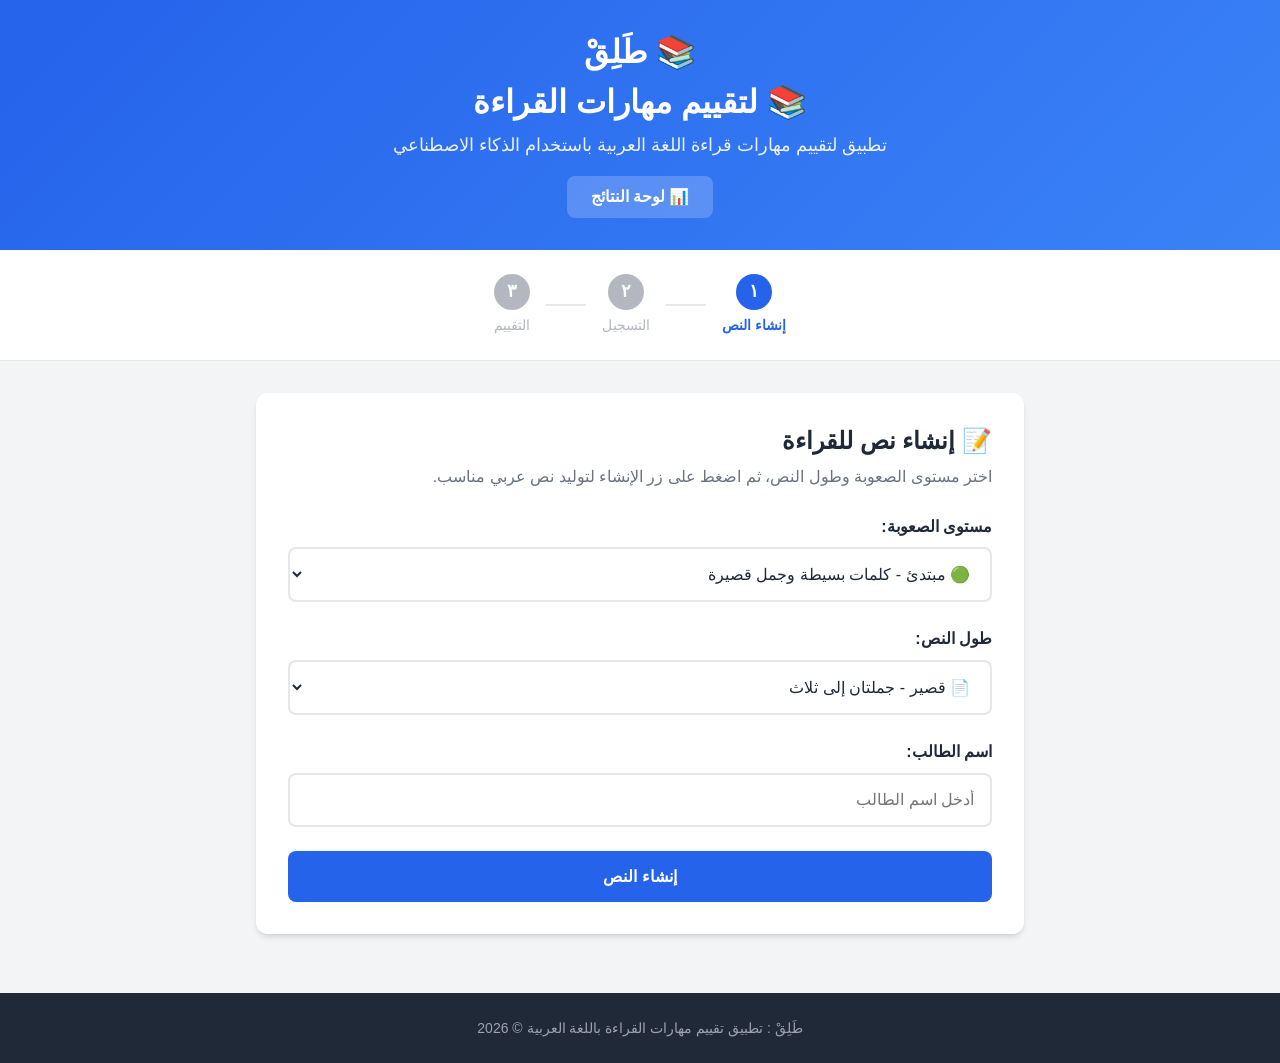
==== commit 49aac0d2: "enhance evaluation logic" ====
--- a/templates/index.html
+++ b/templates/index.html
@@ -16,7 +16,7 @@
     <meta name="description" content="تطبيق تقييم مهارات القراءة باللغة العربية">
     
     <!-- Page title in Arabic -->
-    <title>تقييم مهارات القراءة</title>
+    <title>طَلِقْ</title>
     
     <!-- Main stylesheet -->
     <link rel="stylesheet" href="/static/css/style.css">
@@ -25,7 +25,8 @@
     <!-- ==================== HEADER ==================== -->
     <header class="app-header">
         <div class="container">
-            <h1>📚 تقييم مهارات القراءة</h1>
+            <h1>📚 طَلِقْ</h1>
+            <h1>📚 لتقييم مهارات القراءة</h1>
             <p class="subtitle">تطبيق لتقييم مهارات قراءة اللغة العربية باستخدام الذكاء الاصطناعي</p>
             <a href="/dashboard" class="dashboard-link">📊 لوحة النتائج</a>
         </div>
@@ -320,7 +321,7 @@
     <!-- ==================== FOOTER ==================== -->
     <footer class="app-footer">
         <div class="container">
-            <p>تطبيق تقييم مهارات القراءة باللغة العربية © 2026</p>
+            <p>طَلِقْ : تطبيق تقييم مهارات القراءة باللغة العربية © 2026</p>
         </div>
     </footer>
 
--- a/static/css/style.css
+++ b/static/css/style.css
@@ -787,6 +787,34 @@
 }
 
 /* =============================================================================
+   DIFF VISUALISATION
+   ========================================================================== */
+
+.diff-match {
+    color: #059669;
+    font-weight: 600;
+    background-color: #ecfdf5;
+    padding: 0 4px;
+    border-radius: 4px;
+}
+
+.diff-missing {
+    color: #9ca3af;
+    text-decoration: line-through;
+    background-color: #f3f4f6;
+    padding: 0 4px;
+    border-radius: 4px;
+}
+
+.diff-extra {
+    color: #dc2626;
+    text-decoration: underline wavy #dc2626;
+    background-color: #fef2f2;
+    padding: 0 4px;
+    border-radius: 4px;
+}
+
+/* =============================================================================
    MISTAKES SECTION
    ========================================================================== */
 
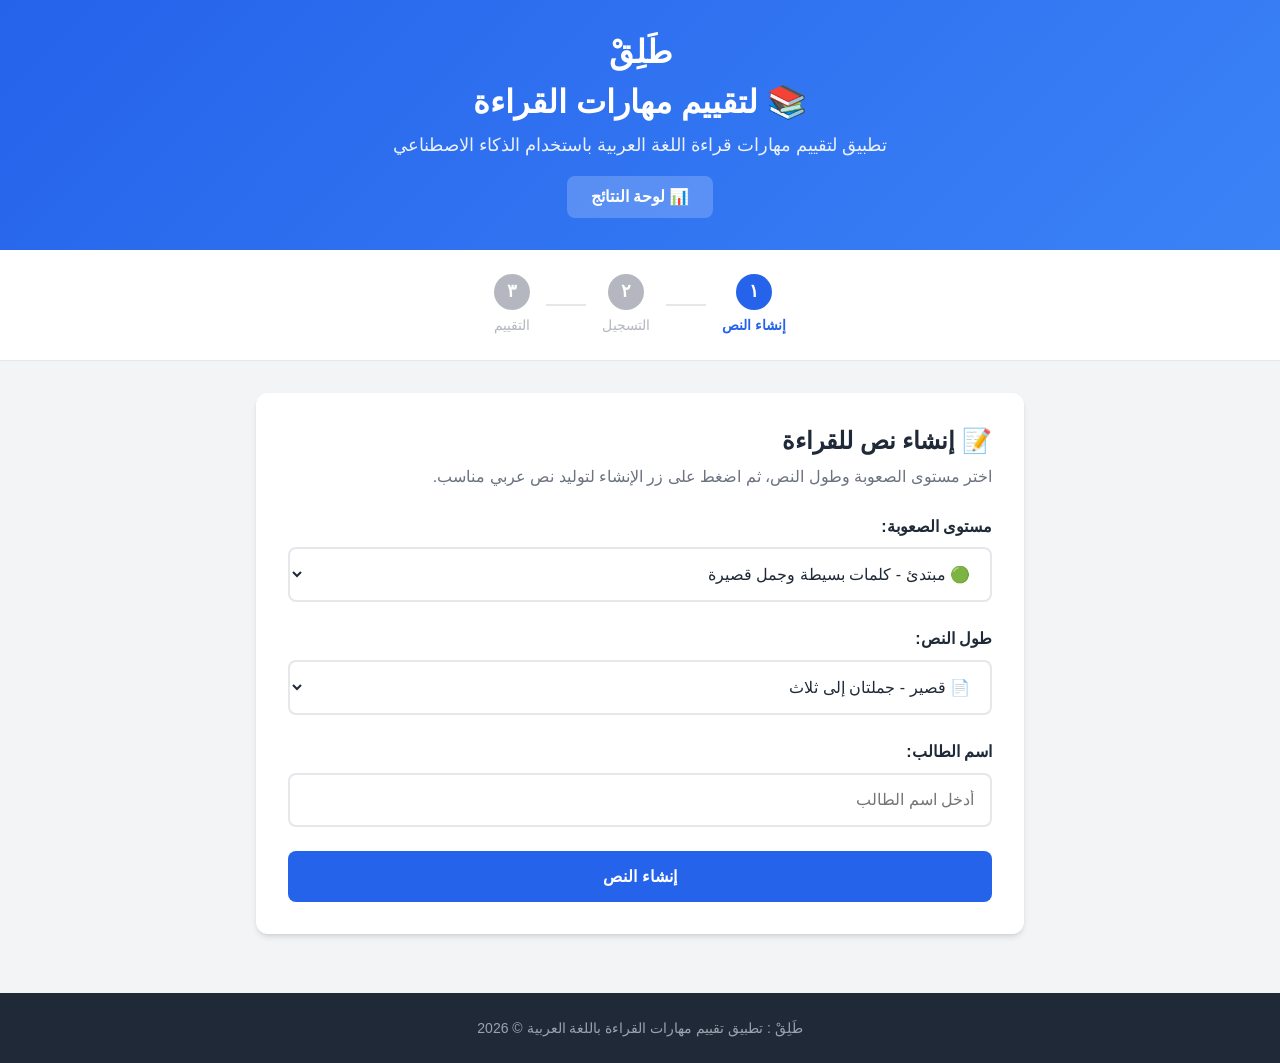
==== commit 7ef1f1b0: "enhance dashboard" ====
--- a/templates/index.html
+++ b/templates/index.html
@@ -25,7 +25,7 @@
     <!-- ==================== HEADER ==================== -->
     <header class="app-header">
         <div class="container">
-            <h1>📚 طَلِقْ</h1>
+            <h1>طَلِقْ</h1>
             <h1>📚 لتقييم مهارات القراءة</h1>
             <p class="subtitle">تطبيق لتقييم مهارات قراءة اللغة العربية باستخدام الذكاء الاصطناعي</p>
             <a href="/dashboard" class="dashboard-link">📊 لوحة النتائج</a>
--- a/static/css/style.css
+++ b/static/css/style.css
@@ -1260,3 +1260,379 @@
         align-items: flex-start;
     }
 }
+
+/* =============================================================================
+   DASHBOARD REDESIGN - STUDENT CARDS & MODAL
+   ========================================================================== */
+
+/* Student Summary Grid */
+.students-grid {
+    display: grid;
+    grid-template-columns: repeat(auto-fit, minmax(260px, 1fr));
+    gap: var(--spacing-lg);
+    margin-top: var(--spacing-lg);
+}
+
+.student-card {
+    background-color: var(--card-bg);
+    border-radius: var(--radius-lg);
+    padding: var(--spacing-lg);
+    box-shadow: var(--shadow-md);
+    border: 1px solid #e5e7eb;
+    display: flex;
+    flex-direction: column;
+    gap: var(--spacing-md);
+    transition: transform 0.2s ease, box-shadow 0.2s ease;
+}
+
+.student-card:hover {
+    transform: translateY(-2px);
+    box-shadow: var(--shadow-lg);
+}
+
+.student-card-header {
+    display: flex;
+    justify-content: space-between;
+    align-items: center;
+    gap: var(--spacing-sm);
+    border-bottom: 1px solid #f3f4f6;
+    padding-bottom: var(--spacing-sm);
+}
+
+.student-card-header h3 {
+    font-size: var(--font-size-xl);
+    color: var(--text-primary);
+    margin: 0;
+}
+
+.student-card-body {
+    display: grid;
+    grid-template-columns: repeat(3, 1fr);
+    gap: var(--spacing-md);
+    text-align: center;
+}
+
+.student-metric {
+    display: flex;
+    flex-direction: column;
+    gap: var(--spacing-xs);
+}
+
+.student-metric-label {
+    font-size: var(--font-size-sm);
+    color: var(--text-secondary);
+}
+
+.student-metric-value {
+    font-size: var(--font-size-lg);
+    font-weight: 700;
+    color: var(--text-primary);
+}
+
+.student-card-footer {
+    font-size: var(--font-size-sm);
+    color: var(--text-light);
+    text-align: center;
+    padding-top: var(--spacing-sm);
+    border-top: 1px solid #f3f4f6;
+}
+
+/* Runs List - Clickable Rows */
+.runs-list tbody tr {
+    cursor: pointer;
+    transition: background-color 0.15s ease;
+}
+
+.runs-list tbody tr:hover {
+    background-color: #eff6ff;
+}
+
+.runs-list tbody tr:active {
+    background-color: #dbeafe;
+}
+
+/* Detail Modal Overlay */
+.detail-modal {
+    position: fixed;
+    inset: 0;
+    z-index: 1000;
+    background-color: rgba(0, 0, 0, 0.6);
+    display: flex;
+    align-items: flex-start;
+    justify-content: center;
+    padding: var(--spacing-xl);
+    overflow-y: auto;
+    backdrop-filter: blur(4px);
+}
+
+.detail-modal-content {
+    background-color: var(--card-bg);
+    border-radius: var(--radius-lg);
+    padding: var(--spacing-xl);
+    width: 100%;
+    max-width: 800px;
+    margin-top: var(--spacing-xl);
+    margin-bottom: var(--spacing-xl);
+    box-shadow: var(--shadow-lg);
+    position: relative;
+    animation: modalSlideIn 0.25s ease;
+}
+
+@keyframes modalSlideIn {
+    from {
+        opacity: 0;
+        transform: translateY(20px);
+    }
+    to {
+        opacity: 1;
+        transform: translateY(0);
+    }
+}
+
+.close-modal-btn {
+    position: absolute;
+    top: var(--spacing-md);
+    left: var(--spacing-md);
+    width: 36px;
+    height: 36px;
+    border-radius: var(--radius-full);
+    background-color: #f3f4f6;
+    color: var(--text-secondary);
+    font-size: var(--font-size-xl);
+    font-weight: 700;
+    display: flex;
+    align-items: center;
+    justify-content: center;
+    border: none;
+    cursor: pointer;
+    transition: background-color 0.2s ease, color 0.2s ease;
+}
+
+.close-modal-btn:hover {
+    background-color: #fee2e2;
+    color: var(--danger-color);
+}
+
+.detail-header {
+    text-align: center;
+    margin-bottom: var(--spacing-lg);
+}
+
+.detail-header h2 {
+    font-size: var(--font-size-2xl);
+    color: var(--text-primary);
+    margin-bottom: var(--spacing-xs);
+}
+
+.modal-date {
+    color: var(--text-secondary);
+    font-size: var(--font-size-base);
+}
+
+/* Modal Audio Section */
+.modal-audio-section {
+    margin-top: var(--spacing-xl);
+    padding: var(--spacing-lg);
+    background: linear-gradient(135deg, #f9fafb, #f3f4f6);
+    border-radius: var(--radius-md);
+    border: 1px solid #e5e7eb;
+}
+
+.modal-audio-section h3 {
+    font-size: var(--font-size-lg);
+    color: var(--text-primary);
+    margin-bottom: var(--spacing-md);
+}
+
+.audio-grid {
+    display: grid;
+    grid-template-columns: 1fr;
+    gap: var(--spacing-lg);
+}
+
+@media (min-width: 768px) {
+    .audio-grid {
+        grid-template-columns: 1fr 1fr;
+    }
+}
+
+.audio-box h4 {
+    font-size: var(--font-size-sm);
+    color: var(--text-secondary);
+    margin-bottom: var(--spacing-sm);
+}
+
+.audio-box audio {
+    width: 100%;
+    max-width: 100%;
+}
+
+.modal-actions {
+    margin-top: var(--spacing-xl);
+    text-align: center;
+}
+
+/* Responsive Student Cards */
+@media (max-width: 640px) {
+    .students-grid {
+        grid-template-columns: 1fr;
+    }
+    
+    .student-card-body {
+        grid-template-columns: repeat(3, 1fr);
+    }
+    
+    .detail-modal {
+        padding: var(--spacing-md);
+    }
+    
+    .detail-modal-content {
+        padding: var(--spacing-lg);
+        margin-top: var(--spacing-md);
+    }
+    
+    .close-modal-btn {
+        top: var(--spacing-sm);
+        left: var(--spacing-sm);
+    }
+}
+
+/* =============================================================================
+   DASHBOARD KPI STYLES - Management Metrics
+   ========================================================================== */
+
+/* KPI Grid - Big number cards */
+.kpi-grid {
+    display: grid;
+    grid-template-columns: repeat(auto-fit, minmax(160px, 1fr));
+    gap: var(--spacing-lg);
+    margin-top: var(--spacing-lg);
+}
+
+.kpi-card {
+    background: linear-gradient(135deg, #f8fafc, #e2e8f0);
+    border-radius: var(--radius-lg);
+    padding: var(--spacing-lg);
+    text-align: center;
+    border: 1px solid #e2e8f0;
+    transition: transform 0.2s ease, box-shadow 0.2s ease;
+}
+
+.kpi-card:hover {
+    transform: translateY(-2px);
+    box-shadow: var(--shadow-md);
+}
+
+.kpi-big {
+    font-size: var(--font-size-3xl);
+    font-weight: 800;
+    color: var(--primary-color);
+    line-height: 1.2;
+}
+
+.kpi-label {
+    font-size: var(--font-size-sm);
+    color: var(--text-secondary);
+    margin-top: var(--spacing-xs);
+}
+
+/* KPI Row - side by side cards */
+.kpi-row {
+    display: grid;
+    grid-template-columns: 1fr;
+    gap: var(--spacing-lg);
+    margin-top: var(--spacing-lg);
+}
+
+@media (min-width: 768px) {
+    .kpi-row {
+        grid-template-columns: 1fr 1fr;
+    }
+}
+
+/* Breakdown Grid - inside KPI cards */
+.breakdown-grid {
+    display: grid;
+    grid-template-columns: repeat(3, 1fr);
+    gap: var(--spacing-md);
+    margin-top: var(--spacing-lg);
+    text-align: center;
+}
+
+.breakdown-item {
+    padding: var(--spacing-md);
+    background-color: #f8fafc;
+    border-radius: var(--radius-md);
+    border: 1px solid #e2e8f0;
+}
+
+.breakdown-value {
+    font-size: var(--font-size-2xl);
+    font-weight: 700;
+    color: var(--primary-color);
+}
+
+.breakdown-label {
+    font-size: var(--font-size-sm);
+    color: var(--text-secondary);
+    margin-top: var(--spacing-xs);
+}
+
+/* Distribution Bars */
+.distribution-row {
+    display: flex;
+    align-items: center;
+    gap: var(--spacing-md);
+    margin-bottom: var(--spacing-md);
+    padding: var(--spacing-sm) 0;
+}
+
+.distribution-label {
+    min-width: 100px;
+    font-size: var(--font-size-sm);
+    font-weight: 600;
+    color: var(--text-primary);
+    text-align: right;
+}
+
+.distribution-bar {
+    flex: 1;
+    height: 10px;
+    background-color: #e2e8f0;
+    border-radius: var(--radius-full);
+    overflow: hidden;
+}
+
+.distribution-bar-fill {
+    height: 100%;
+    border-radius: var(--radius-full);
+    transition: width 0.6s ease;
+}
+
+.distribution-count {
+    min-width: 40px;
+    font-size: var(--font-size-base);
+    font-weight: 700;
+    color: var(--text-primary);
+    text-align: left;
+}
+
+/* Responsive KPI */
+@media (max-width: 640px) {
+    .kpi-grid {
+        grid-template-columns: repeat(2, 1fr);
+    }
+    
+    .kpi-big {
+        font-size: var(--font-size-2xl);
+    }
+    
+    .breakdown-grid {
+        grid-template-columns: 1fr;
+    }
+    
+    .distribution-label {
+        min-width: 80px;
+        font-size: 0.75rem;
+    }
+}
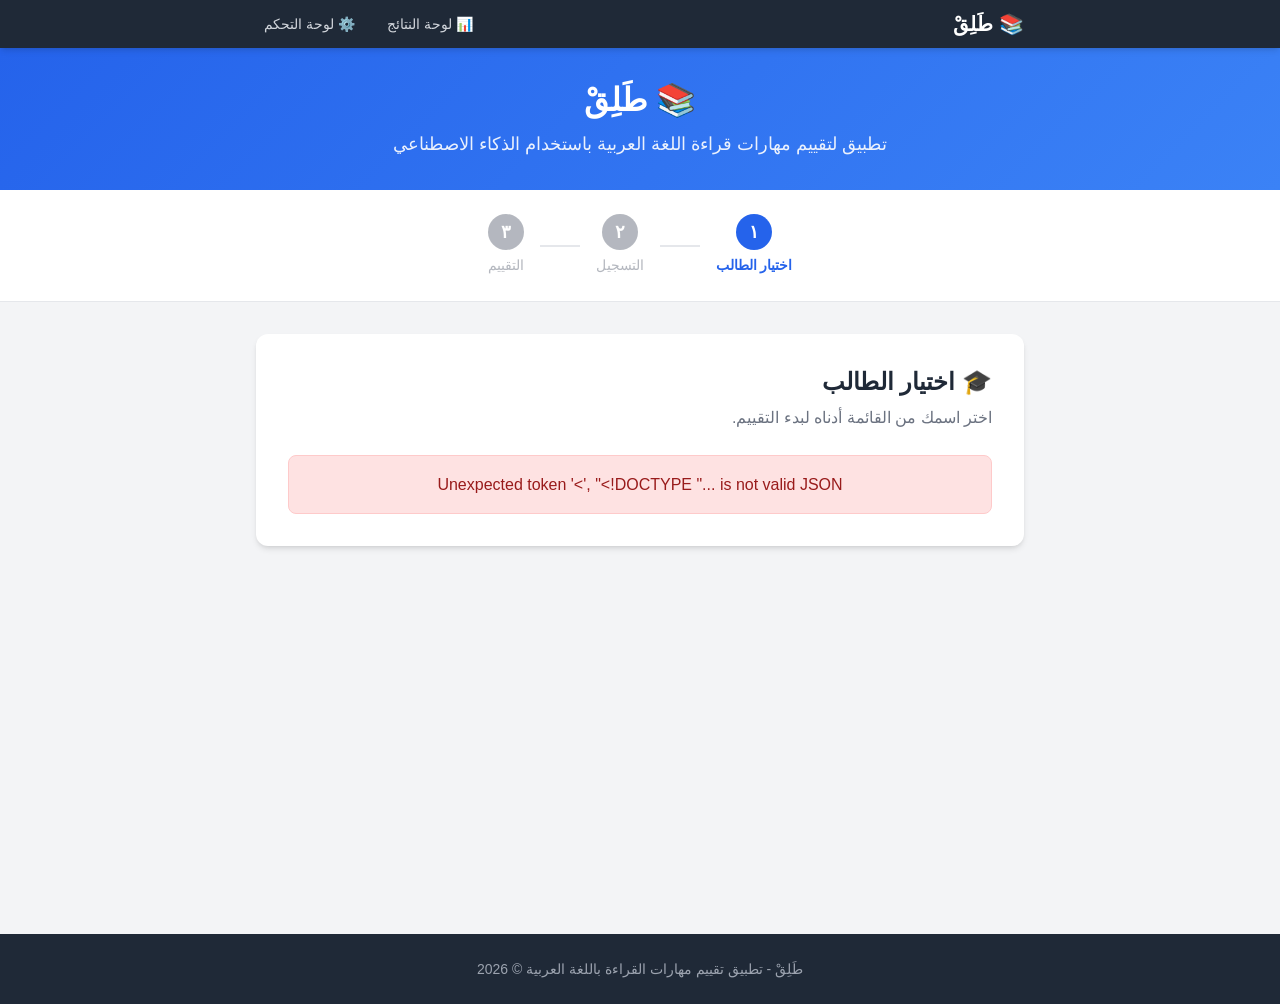
==== commit fc5cff91: "add control panel and enhance logic" ====
--- a/templates/index.html
+++ b/templates/index.html
@@ -1,34 +1,38 @@
 <!DOCTYPE html>
 <!--
-    Arabic Reading Evaluation App - Main HTML Template
+    طَلِقْ - Main Student Application
     
-    This is a Single Page Application (SPA) with three views:
-    1. Text Generator (الصفحة 1) - Generate Arabic text using AI
-    2. Reading Recorder (الصفحة 2) - Record user reading
-    3. Evaluation (الصفحة 3) - Compare and score reading
-
+    Simplified flow:
+    1. Student selects their name from dropdown
+    2. Assigned paragraph is shown
+    3. Student records their reading
+    4. Evaluation is shown
 -->
 <html lang="ar" dir="rtl">
 <head>
-    <!-- Meta tags for character encoding and responsive design -->
     <meta charset="UTF-8">
     <meta name="viewport" content="width=device-width, initial-scale=1.0">
-    <meta name="description" content="تطبيق تقييم مهارات القراءة باللغة العربية">
-    
-    <!-- Page title in Arabic -->
-    <title>طَلِقْ</title>
-    
-    <!-- Main stylesheet -->
+    <meta name="description" content="تطبيق طَلِقْ لتقييم مهارات القراءة باللغة العربية">
+    <title>طَلِقْ - تقييم مهارات القراءة</title>
     <link rel="stylesheet" href="/static/css/style.css">
 </head>
 <body>
+    <!-- ==================== NAVIGATION MENU ==================== -->
+    <nav class="nav-menu">
+        <div class="container nav-container">
+            <a href="/" class="nav-brand">📚 طَلِقْ</a>
+            <div class="nav-links">
+                <a href="/dashboard" class="nav-link">📊 لوحة النتائج</a>
+                <a href="/control-panel" class="nav-link">⚙️ لوحة التحكم</a>
+            </div>
+        </div>
+    </nav>
+
     <!-- ==================== HEADER ==================== -->
     <header class="app-header">
         <div class="container">
-            <h1>طَلِقْ</h1>
-            <h1>📚 لتقييم مهارات القراءة</h1>
+            <h1>📚 طَلِقْ</h1>
             <p class="subtitle">تطبيق لتقييم مهارات قراءة اللغة العربية باستخدام الذكاء الاصطناعي</p>
-            <a href="/dashboard" class="dashboard-link">📊 لوحة النتائج</a>
         </div>
     </header>
 
@@ -36,21 +40,16 @@
     <nav class="progress-steps">
         <div class="container">
             <div class="steps-container">
-                <!-- Step 1: Generate Text -->
                 <div class="step active" data-step="1">
                     <span class="step-number">١</span>
-                    <span class="step-label">إنشاء النص</span>
-                </div>
-                <!-- Connector line -->
+                    <span class="step-label">اختيار الطالب</span>
+                </div>
                 <div class="step-connector"></div>
-                <!-- Step 2: Record Reading -->
                 <div class="step" data-step="2">
                     <span class="step-number">٢</span>
                     <span class="step-label">التسجيل</span>
                 </div>
-                <!-- Connector line -->
                 <div class="step-connector"></div>
-                <!-- Step 3: Evaluation -->
                 <div class="step" data-step="3">
                     <span class="step-number">٣</span>
                     <span class="step-label">التقييم</span>
@@ -63,62 +62,46 @@
     <main class="main-content">
         <div class="container">
             
-            <!-- ============== VIEW 1: TEXT GENERATOR ============== -->
+            <!-- ============== VIEW 1: STUDENT SELECTOR ============== -->
             <section id="view-1" class="view active">
                 <div class="card">
-                    <h2>📝 إنشاء نص للقراءة</h2>
+                    <h2>🎓 اختيار الطالب</h2>
                     <p class="description">
-                        اختر مستوى الصعوبة وطول النص، ثم اضغط على زر الإنشاء لتوليد نص عربي مناسب.
+                        اختر اسمك من القائمة أدناه لبدء التقييم.
                     </p>
                     
-                    <!-- Text Generation Form -->
-                    <form id="generate-form" class="form">
-                        <!-- Difficulty Level Dropdown -->
+                    <div id="student-loading" class="dashboard-loading">
+                        جاري تحميل قائمة الطلاب...
+                    </div>
+                    
+                    <div id="student-form" class="form" style="display: none;">
                         <div class="form-group">
-                            <label for="difficulty">مستوى الصعوبة:</label>
-                            <select id="difficulty" name="difficulty" required>
-                                <option value="beginner">🟢 مبتدئ - كلمات بسيطة وجمل قصيرة</option>
-                                <option value="intermediate">🟡 متوسط - مفردات متنوعة وجمل متوسطة</option>
-                                <option value="advanced">🔴 متقدم - مفردات صعبة وجمل معقدة</option>
+                            <label for="student-select">اسم الطالب:</label>
+                            <select id="student-select" name="student" required>
+                                <option value="">-- اختر اسمك --</option>
                             </select>
                         </div>
                         
-                        <!-- Length Dropdown -->
-                        <div class="form-group">
-                            <label for="length">طول النص:</label>
-                            <select id="length" name="length" required>
-                                <option value="short">📄 قصير - جملتان إلى ثلاث</option>
-                                <option value="medium">📄📄 متوسط - أربع إلى ست جمل</option>
-                                <option value="long">📄📄📄 طويل - سبع إلى عشر جمل</option>
-                            </select>
-                        </div>
-                        
-                        <!-- Student Name Input -->
-                        <div class="form-group">
-                            <label for="student-name">اسم الطالب:</label>
-                            <input type="text" id="student-name" name="student-name" placeholder="أدخل اسم الطالب" required class="student-name-input">
-                        </div>
-                        
-                        <!-- Generate Button -->
-                        <button type="submit" class="btn btn-primary" id="generate-btn">
-                            <span class="btn-text">إنشاء النص</span>
-                            <span class="btn-loading" style="display: none;">جاري التوليد...</span>
-                        </button>
-                    </form>
-                    
-                    <!-- Generated Text Display Area -->
-                    <div id="generated-text-container" class="text-display-container" style="display: none;">
-                        <h3>النص المُنشأ:</h3>
-                        <div id="generated-text" class="text-display">
-                            <!-- Generated text will appear here -->
-                        </div>
-                        <button id="go-to-record-btn" class="btn btn-success">
-                            الانتقال للقراءة ←
-                        </button>
-                    </div>
-                    
-                    <!-- Error Message Display -->
-                    <div id="generate-error" class="error-message" style="display: none;"></div>
+                        <div id="assignment-info" class="assignment-info" style="display: none;">
+                            <h3>📖 النص المُعيّن:</h3>
+                            <div id="assigned-text" class="text-display">
+                                <!-- Assigned text appears here -->
+                            </div>
+                            <div class="assignment-meta">
+                                <span id="assignment-level" class="meta-badge"></span>
+                                <span id="assignment-length" class="meta-badge"></span>
+                            </div>
+                            <button id="go-to-record-btn" class="btn btn-success">
+                                الانتقال للقراءة ←
+                            </button>
+                        </div>
+                        
+                        <div id="no-assignment" class="no-results" style="display: none;">
+                            <p>⚠️ لا يوجد نص معين لك حالياً. يرجى مراجعة المشرف.</p>
+                        </div>
+                    </div>
+                    
+                    <div id="student-error" class="error-message" style="display: none;"></div>
                 </div>
             </section>
 
@@ -130,44 +113,36 @@
                         اقرأ النص أدناه بصوت واضح، ثم اضغط على زر التسجيل.
                     </p>
                     
-                    <!-- Original Text Display (Read-only) -->
                     <div class="text-box-container">
                         <h3>النص المطلوب قراءته:</h3>
                         <div id="original-text-display" class="text-box original-text">
-                            <!-- Original text will be copied here from View 1 -->
-                        </div>
-                    </div>
-                    
-                    <!-- Recording Controls -->
+                            <!-- Original text will be copied here -->
+                        </div>
+                    </div>
+                    
                     <div class="recording-section">
                         <div class="recording-controls">
-                            <!-- Start Recording Button -->
                             <button id="start-record-btn" class="btn btn-record">
                                 🔴 بدء التسجيل
                             </button>
-                            
-                            <!-- Stop Recording Button (initially hidden) -->
                             <button id="stop-record-btn" class="btn btn-stop" style="display: none;">
                                 ⏹️ إيقاف التسجيل
                             </button>
                         </div>
                         
-                        <!-- Recording Status Indicator -->
                         <div id="recording-status" class="recording-status" style="display: none;">
                             <span class="recording-dot"></span>
                             <span>جاري التسجيل...</span>
                         </div>
                         
-                        <!-- Audio Preview (appears after recording) -->
                         <div id="audio-preview-container" class="audio-preview" style="display: none;">
                             <h4>معاينة التسجيل:</h4>
                             <audio id="audio-preview" controls></audio>
                         </div>
                     </div>
                     
-                    <!-- Action Buttons -->
                     <div class="action-buttons">
-                        <button id="back-to-generate-btn" class="btn btn-secondary">
+                        <button id="back-to-student-btn" class="btn btn-secondary">
                             → العودة
                         </button>
                         <button id="submit-evaluation-btn" class="btn btn-success" disabled>
@@ -176,7 +151,6 @@
                         </button>
                     </div>
                     
-                    <!-- Error Message Display -->
                     <div id="record-error" class="error-message" style="display: none;"></div>
                 </div>
             </section>
@@ -189,7 +163,6 @@
                         مقارنة بين النص الأصلي والنص الذي تم التعرف عليه من تسجيلك.
                     </p>
                     
-                    <!-- Score Card with Grade -->
                     <div class="score-card">
                         <div class="score-circle">
                             <span id="score-value" class="score-number">0%</span>
@@ -198,14 +171,11 @@
                         <div id="grade-badge" class="grade-badge">-</div>
                     </div>
                     
-                    <!-- Summary Metrics -->
                     <div id="evaluation-summary" class="evaluation-summary">
                         <!-- Populated by JavaScript -->
                     </div>
                     
-                    <!-- Detailed Metrics Grid -->
                     <div class="metrics-grid">
-                        <!-- Accuracy Metric -->
                         <div class="metric-card">
                             <div class="metric-icon">🎯</div>
                             <div class="metric-content">
@@ -214,7 +184,6 @@
                             </div>
                         </div>
                         
-                        <!-- Pace Metric -->
                         <div class="metric-card">
                             <div class="metric-icon">⏱️</div>
                             <div class="metric-content">
@@ -223,7 +192,6 @@
                             </div>
                         </div>
                         
-                        <!-- Correct Words -->
                         <div class="metric-card correct">
                             <div class="metric-icon">✅</div>
                             <div class="metric-content">
@@ -232,7 +200,6 @@
                             </div>
                         </div>
                         
-                        <!-- Missing Words -->
                         <div class="metric-card missing">
                             <div class="metric-icon">❌</div>
                             <div class="metric-content">
@@ -241,7 +208,6 @@
                             </div>
                         </div>
                         
-                        <!-- Extra Words -->
                         <div class="metric-card extra">
                             <div class="metric-icon">➕</div>
                             <div class="metric-content">
@@ -249,18 +215,8 @@
                                 <span id="extra-count" class="metric-value">-</span>
                             </div>
                         </div>
-                        
-                        <!-- Hesitation -->
-                        <div class="metric-card hesitation">
-                            <div class="metric-icon">💭</div>
-                            <div class="metric-content">
-                                <span class="metric-label">ترددات</span>
-                                <span id="hesitation-count" class="metric-value">-</span>
-                            </div>
-                        </div>
-                    </div>
-                    
-                    <!-- Pace Details -->
+                    </div>
+                    
                     <div class="pace-details">
                         <h4>📈 تقييم السرعة:</h4>
                         <div class="pace-info">
@@ -270,28 +226,23 @@
                         <div id="duration-info" class="duration-info">-</div>
                     </div>
                     
-                    <!-- Text Comparison -->
                     <div class="comparison-container">
-                        <!-- Original Text -->
                         <div class="comparison-box">
                             <h3>النص الأصلي:</h3>
                             <div id="eval-original-text" class="text-box comparison-text"></div>
                         </div>
                         
-                        <!-- Transcribed Text -->
                         <div class="comparison-box">
                             <h3>النص المسموع:</h3>
                             <div id="eval-transcribed-text" class="text-box comparison-text"></div>
                         </div>
                     </div>
                     
-                    <!-- Mistakes Summary -->
                     <div id="mistakes-container" class="mistakes-section" style="display: none;">
                         <h3>⚠️ تحليل الأخطاء:</h3>
                         <ul id="mistakes-list"></ul>
                     </div>
                     
-                    <!-- TTS Audio Player -->
                     <div class="tts-section">
                         <h3>🔊 النطق الصحيح:</h3>
                         <p class="hint">اضغط على الزر للاستماع للنطق الصحيح للنص</p>
@@ -299,18 +250,15 @@
                             <span class="btn-text">▶️ تشغيل النطق الصحيح</span>
                             <span class="btn-loading" style="display: none;">جاري التوليد...</span>
                         </button>
-                        <!-- TTS Audio Element -->
                         <audio id="tts-audio" style="display: none;"></audio>
                     </div>
                     
-                    <!-- Action Buttons -->
                     <div class="action-buttons">
                         <button id="try-again-btn" class="btn btn-primary">
                             🔄 إعادة المحاولة
                         </button>
                     </div>
                     
-                    <!-- Error Message Display -->
                     <div id="eval-error" class="error-message" style="display: none;"></div>
                 </div>
             </section>
@@ -321,12 +269,10 @@
     <!-- ==================== FOOTER ==================== -->
     <footer class="app-footer">
         <div class="container">
-            <p>طَلِقْ : تطبيق تقييم مهارات القراءة باللغة العربية © 2026</p>
+            <p>طَلِقْ - تطبيق تقييم مهارات القراءة باللغة العربية © 2026</p>
         </div>
     </footer>
 
-    <!-- ==================== JAVASCRIPT ==================== -->
-    <!-- Main application logic -->
     <script src="/static/js/app.js"></script>
 </body>
 </html>
--- a/static/css/style.css
+++ b/static/css/style.css
@@ -1636,3 +1636,234 @@
         font-size: 0.75rem;
     }
 }
+
+/* =============================================================================
+   NAVIGATION MENU
+   ========================================================================== */
+
+.nav-menu {
+    background-color: #1f2937;
+    color: white;
+    padding: var(--spacing-sm) 0;
+    position: sticky;
+    top: 0;
+    z-index: 100;
+    box-shadow: var(--shadow-md);
+}
+
+.nav-container {
+    display: flex;
+    justify-content: space-between;
+    align-items: center;
+    max-width: 800px;
+    margin: 0 auto;
+    padding: 0 var(--spacing-md);
+}
+
+.nav-brand {
+    font-size: var(--font-size-xl);
+    font-weight: 700;
+    color: white;
+    text-decoration: none;
+}
+
+.nav-links {
+    display: flex;
+    gap: var(--spacing-md);
+}
+
+.nav-link {
+    color: #d1d5db;
+    text-decoration: none;
+    font-size: var(--font-size-sm);
+    font-weight: 500;
+    padding: var(--spacing-xs) var(--spacing-sm);
+    border-radius: var(--radius-md);
+    transition: all 0.2s ease;
+}
+
+.nav-link:hover {
+    color: white;
+    background-color: rgba(255, 255, 255, 0.1);
+}
+
+.nav-link.active {
+    color: white;
+    background-color: var(--primary-color);
+}
+
+/* =============================================================================
+   CONTROL PANEL
+   ========================================================================== */
+
+.control-panel-tabs {
+    display: flex;
+    gap: var(--spacing-sm);
+    margin-bottom: var(--spacing-lg);
+    background-color: var(--card-bg);
+    padding: var(--spacing-sm);
+    border-radius: var(--radius-lg);
+    box-shadow: var(--shadow-sm);
+}
+
+.tab-btn {
+    flex: 1;
+    padding: var(--spacing-md) var(--spacing-lg);
+    border: none;
+    background-color: transparent;
+    color: var(--text-secondary);
+    font-size: var(--font-size-base);
+    font-weight: 600;
+    border-radius: var(--radius-md);
+    cursor: pointer;
+    transition: all 0.2s ease;
+    font-family: inherit;
+}
+
+.tab-btn:hover {
+    background-color: #f3f4f6;
+    color: var(--text-primary);
+}
+
+.tab-btn.active {
+    background-color: var(--primary-color);
+    color: white;
+    box-shadow: var(--shadow-sm);
+}
+
+.tab-content {
+    display: none;
+}
+
+.tab-content.active {
+    display: block;
+    animation: fadeIn 0.3s ease;
+}
+
+/* Form Row - side by side fields */
+.form-row {
+    display: grid;
+    grid-template-columns: 1fr;
+    gap: var(--spacing-md);
+    margin-bottom: var(--spacing-md);
+}
+
+@media (min-width: 640px) {
+    .form-row {
+        grid-template-columns: 1fr 1fr;
+    }
+}
+
+/* Text input styling */
+.form-group input[type="text"],
+.form-group input[type="number"] {
+    padding: var(--spacing-md);
+    border: 2px solid #e5e7eb;
+    border-radius: var(--radius-md);
+    background-color: white;
+    color: var(--text-primary);
+    font-size: var(--font-size-base);
+    transition: border-color 0.2s ease;
+    width: 100%;
+}
+
+.form-group input[type="text"]:focus,
+.form-group input[type="number"]:focus {
+    border-color: var(--primary-color);
+    outline: none;
+}
+
+/* Assignment info box */
+.assignment-info {
+    margin-top: var(--spacing-lg);
+    padding: var(--spacing-lg);
+    background: linear-gradient(135deg, #ecfdf5, #d1fae5);
+    border-radius: var(--radius-md);
+    border: 2px solid var(--success-color);
+}
+
+.assignment-info h3 {
+    font-size: var(--font-size-lg);
+    color: var(--text-primary);
+    margin-bottom: var(--spacing-sm);
+}
+
+.assignment-meta {
+    display: flex;
+    gap: var(--spacing-sm);
+    margin: var(--spacing-md) 0;
+}
+
+.meta-badge {
+    display: inline-block;
+    padding: var(--spacing-xs) var(--spacing-md);
+    background-color: white;
+    border-radius: var(--radius-full);
+    font-size: var(--font-size-sm);
+    font-weight: 600;
+    color: var(--success-color);
+}
+
+/* Generated preview in modal */
+.generated-preview {
+    margin-top: var(--spacing-lg);
+    padding-top: var(--spacing-lg);
+    border-top: 2px dashed #e5e7eb;
+}
+
+.generated-preview h3 {
+    font-size: var(--font-size-base);
+    color: var(--text-secondary);
+    margin-bottom: var(--spacing-sm);
+}
+
+/* Success message */
+.success-message {
+    margin-top: var(--spacing-lg);
+    padding: var(--spacing-md);
+    background-color: #d1fae5;
+    border: 1px solid #6ee7b7;
+    border-radius: var(--radius-md);
+    color: #065f46;
+    text-align: center;
+    font-weight: 600;
+}
+
+/* Settings form sections */
+.settings-form h3 {
+    font-size: var(--font-size-lg);
+    color: var(--primary-color);
+    margin: var(--spacing-xl) 0 var(--spacing-md) 0;
+    padding-bottom: var(--spacing-sm);
+    border-bottom: 2px solid #e5e7eb;
+}
+
+.settings-form h3:first-of-type {
+    margin-top: 0;
+}
+
+/* Small button variant */
+.btn-sm {
+    padding: var(--spacing-sm) var(--spacing-md);
+    font-size: var(--font-size-sm);
+    min-height: 36px;
+}
+
+/* Responsive nav */
+@media (max-width: 640px) {
+    .nav-container {
+        flex-direction: column;
+        gap: var(--spacing-sm);
+        padding: var(--spacing-sm);
+    }
+    
+    .nav-links {
+        width: 100%;
+        justify-content: center;
+        flex-wrap: wrap;
+    }
+    
+    .control-panel-tabs {
+        flex-direction: column;
+    }
+}
